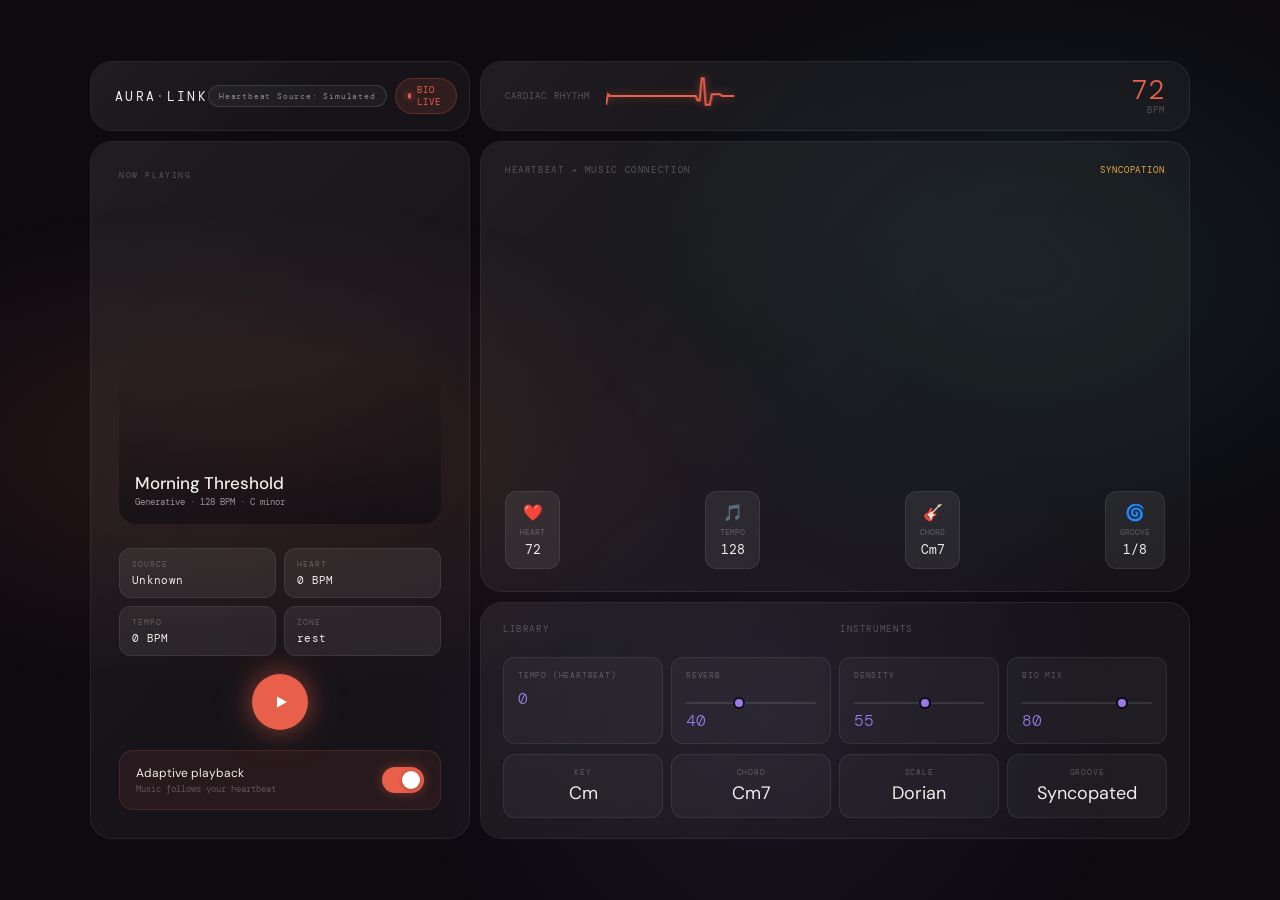
==== frontend/index.html @ 797ce7f0 "refactor: replace fake player transport with live auralink telemetry" ====
<!DOCTYPE html>
<html lang="en">
<head>
<meta charset="UTF-8">
<meta name="viewport" content="width=device-width, initial-scale=1.0">
<title>AURALINK — Player</title>
<link rel="preconnect" href="https://fonts.googleapis.com">
<link rel="preconnect" href="https://fonts.gstatic.com" crossorigin>
<link href="https://fonts.googleapis.com/css2?family=DM+Sans:ital,opsz,wght@0,9..40,200;0,9..40,300;0,9..40,400;0,9..40,500;1,9..40,300&family=DM+Mono:wght@300;400;500&display=swap" rel="stylesheet">
<link rel="stylesheet" href="style.css">
</head>

<body>
    <div class="shell">
 
  <!-- Logo -->
  <div class="card card-logo">
    <div class="logo">AURA<span class="logo-accent">·</span>LINK</div>
    <div class="top-badges">
      <div class="source-badge" id="heartbeatSource">Heartbeat Source: Simulated</div>
      <div class="live-badge"><div class="live-dot"></div><div class="live-txt">BIO LIVE</div></div>
    </div>
  </div>
 
  <!-- Heartbeat strip -->
  <div class="card card-heartbeat">
    <div class="hb-label">CARDIAC RHYTHM</div>
    <div class="hb-canvas-wrap"><canvas class="hb-canvas" id="hbCanvas"></canvas></div>
    <div class="hb-bpm">
      <div class="hb-num" id="bpmNum">72</div>
      <div class="hb-unit">BPM</div>
    </div>
  </div>
 
  <!-- Player -->
  <div class="card card-player">
    <div class="now-lbl">NOW PLAYING</div>
    <div class="art-wrap">
      <canvas class="art-canvas" id="artCanvas"></canvas>
      <div class="art-overlay"></div>
      <div class="art-track-info">
        <div class="art-name" id="artName">Morning Threshold</div>
        <div class="art-meta" id="artMeta">Generative · 128 BPM · C minor</div>
      </div>
    </div>

    <div class="live-stats">
      <div class="stat-pill"><div class="sp-lbl">SOURCE</div><div class="sp-val" id="lpSource">Unknown</div></div>
      <div class="stat-pill"><div class="sp-lbl">HEART</div><div class="sp-val" id="lpHeart">0 BPM</div></div>
      <div class="stat-pill"><div class="sp-lbl">TEMPO</div><div class="sp-val" id="lpTempo">0 BPM</div></div>
      <div class="stat-pill"><div class="sp-lbl">ZONE</div><div class="sp-val" id="lpZone">rest</div></div>
    </div>

    <div class="play-row">
      <button class="ctrl-play" id="playBtn" onclick="togglePlay()">
        <svg id="playIcon" width="20" height="20" viewBox="0 0 20 20" fill="none"><path d="M7 4.5l10 5.5-10 5.5V4.5z" fill="white"/></svg>
      </button>
    </div>
 
    <div class="bio-row">
      <div>
        <div class="bio-lbl">Adaptive playback</div>
        <div class="bio-sub">Music follows your heartbeat</div>
      </div>
      <button class="toggle on" id="bioToggle" onclick="toggleBio()"></button>
    </div>
  </div>
 
  <!-- Pulse visualiser -->
  <div class="card card-pulse">
    <div class="pulse-header">
      <div class="pulse-lbl">HEARTBEAT → MUSIC CONNECTION</div>
      <div class="pulse-mode" id="pulseMode">SYNCOPATION</div>
    </div>
 
    <div class="pulse-canvas-wrap">
      <canvas class="pulse-canvas" id="pulseCanvas"></canvas>
    </div>
 
    <div class="conn-row" id="connRow">
      <div class="conn-node">
        <div class="conn-node-icon">❤️</div>
        <div class="conn-node-lbl">HEART</div>
        <div class="conn-node-val" id="cnHR">72</div>
      </div>
      <div class="conn-line">
        <svg class="conn-svg" id="connSvg" preserveAspectRatio="none"></svg>
      </div>
      <div class="conn-node">
        <div class="conn-node-icon">🎵</div>
        <div class="conn-node-lbl">TEMPO</div>
        <div class="conn-node-val" id="cnBPM">128</div>
      </div>
      <div class="conn-line">
        <svg class="conn-svg" id="connSvg2" preserveAspectRatio="none"></svg>
      </div>
      <div class="conn-node">
        <div class="conn-node-icon">🎸</div>
        <div class="conn-node-lbl">CHORD</div>
        <div class="conn-node-val" id="cnChord">Cm7</div>
      </div>
      <div class="conn-line">
        <svg class="conn-svg" id="connSvg3" preserveAspectRatio="none"></svg>
      </div>
      <div class="conn-node">
        <div class="conn-node-icon">🌀</div>
        <div class="conn-node-lbl">GROOVE</div>
        <div class="conn-node-val" id="cnGroove">1/8</div>
      </div>
    </div>
  </div>
 
  <!-- Tracks + instruments + engine -->
  <div class="card card-tracks">
 
    <div class="tracks-col">
      <div class="tracks-lbl">LIBRARY</div>
      <div class="track-list" id="trackList"></div>
    </div>
 
    <div class="instruments-col">
      <div class="tracks-lbl">INSTRUMENTS</div>
      <div class="instr-grid" id="instrGrid"></div>
    </div>
 
    <div class="engine-row">
      <div class="engine-param">
        <div class="ep-lbl">TEMPO (HEARTBEAT)</div>
        <div class="ep-val" id="epTempo">0</div>
      </div>
      <div class="engine-param">
        <div class="ep-lbl">REVERB</div>
        <input class="ep-slider" type="range" min="0" max="100" value="40" oninput="setParam('reverb',this.value)">
        <div class="ep-val" id="epReverb">40</div>
      </div>
      <div class="engine-param">
        <div class="ep-lbl">DENSITY</div>
        <input class="ep-slider" type="range" min="0" max="100" value="55" oninput="setParam('density',this.value)">
        <div class="ep-val" id="epDensity">55</div>
      </div>
      <div class="engine-param">
        <div class="ep-lbl">BIO MIX</div>
        <input class="ep-slider" type="range" min="0" max="100" value="80" oninput="setParam('bio',this.value)">
        <div class="ep-val" id="epBio">80</div>
      </div>
    </div>
 
    <div class="chord-row">
      <div class="chord-pill"><div class="cp-lbl">KEY</div><div class="cp-val" id="cpKey">Cm</div></div>
      <div class="chord-pill"><div class="cp-lbl">CHORD</div><div class="cp-val" id="cpChord">Cm7</div></div>
      <div class="chord-pill"><div class="cp-lbl">SCALE</div><div class="cp-val" id="cpScale">Dorian</div></div>
      <div class="chord-pill"><div class="cp-lbl">GROOVE</div><div class="cp-val" id="cpGroove">Syncopated</div></div>
    </div>
 
  </div>
 
</div>
<script src="app.js"></script>
</body>
---- frontend/style.css ----
:root {
    --bg:        #0d0b10;
    --surface:   rgba(255,255,255,0.04);
    --surface2:  rgba(255,255,255,0.07);
    --border:    rgba(255,255,255,0.08);
    --border2:   rgba(255,255,255,0.12);
    --text:      #f0ede8;
    --text2:     rgba(240,237,232,0.55);
    --text3:     rgba(240,237,232,0.28);
    --red:       #e8604a;
    --red2:      #f0886a;
    --amber:     #e8a84a;
    --teal:      #4ab8b0;
    --violet:    #9a78e8;
    --mono: 'DM Mono', monospace;
  }
 
  *, *::before, *::after { box-sizing: border-box; margin: 0; padding: 0; }
 
  body {
    font-family: 'DM Sans', sans-serif;
    background: var(--bg);
    color: var(--text);
    min-height: 100vh;
    display: flex;
    align-items: center;
    justify-content: center;
    padding: 20px;
    -webkit-font-smoothing: antialiased;
    overflow-x: hidden;
  }
 
  /* ── ambient background glow ── */
  body::before {
    content: '';
    position: fixed; inset: 0; z-index: 0;
    background:
      radial-gradient(ellipse 60% 40% at 20% 50%, rgba(232,96,74,0.12) 0%, transparent 70%),
      radial-gradient(ellipse 50% 50% at 80% 30%, rgba(74,184,176,0.10) 0%, transparent 70%),
      radial-gradient(ellipse 40% 60% at 60% 80%, rgba(154,120,232,0.08) 0%, transparent 70%);
    pointer-events: none;
  }
 
  .shell {
    width: 100%;
    max-width: 1100px;
    display: grid;
    grid-template-columns: 380px 1fr;
    grid-template-rows: 70px 1fr auto;
    gap: 10px;
    position: relative; z-index: 1;
  }
 
  /* glass card base */
  .card {
    background: var(--surface);
    border: 1px solid var(--border);
    border-radius: 22px;
    overflow: hidden;
    position: relative;
  }
  .card::before {
    content: '';
    position: absolute; inset: 0; border-radius: 22px;
    background: linear-gradient(135deg, rgba(255,255,255,0.04) 0%, transparent 60%);
    pointer-events: none; z-index: 0;
  }
 
  /* ── TOPBAR LEFT — logo ── */
  .card-logo {
    grid-column: 1; grid-row: 1;
    display: flex; align-items: center; justify-content: space-between;
    padding: 0 24px;
  }
  .top-badges {
    display: flex; align-items: center; gap: 8px;
  }
  .logo { font-family: var(--mono); font-size: 13px; font-weight: 400; letter-spacing: 0.18em; color: var(--text); }
  .logo-accent { color: var(--red); }
  .source-badge {
    font-family: var(--mono);
    font-size: 8px;
    letter-spacing: 0.1em;
    color: var(--text2);
    background: rgba(255,255,255,0.04);
    border: 1px solid var(--border2);
    border-radius: 20px;
    padding: 5px 10px;
    white-space: nowrap;
    transition: color 120ms ease, border-color 120ms ease, box-shadow 120ms ease, background 120ms ease;
  }
  .source-badge.source-pulsoid {
    color: var(--red2);
    border-color: rgba(232,96,74,0.45);
    background: rgba(232,96,74,0.1);
    box-shadow: inset 0 0 0 1px rgba(232,96,74,0.08), 0 0 8px rgba(232,96,74,0.16);
  }
  .source-badge.source-simulated {
    color: var(--text2);
    border-color: var(--border2);
    background: rgba(255,255,255,0.04);
    box-shadow: none;
  }
  .source-badge.source-unknown {
    color: var(--amber);
    border-color: rgba(232,168,74,0.35);
    background: rgba(232,168,74,0.08);
  }
  .live-badge {
    display: flex; align-items: center; gap: 6px;
    padding: 5px 12px; border-radius: 20px;
    background: rgba(232,96,74,0.12); border: 1px solid rgba(232,96,74,0.25);
  }
  .live-dot {
    width: 6px; height: 6px; border-radius: 50%; background: var(--red);
    animation: livepulse 1.6s ease-in-out infinite;
    box-shadow: 0 0 6px var(--red);
  }
  @keyframes livepulse { 0%,100%{opacity:1;transform:scale(1)} 50%{opacity:0.5;transform:scale(0.7)} }
  .live-txt { font-family: var(--mono); font-size: 9px; letter-spacing: 0.12em; color: var(--red); }
 
  /* ── TOPBAR RIGHT — heartbeat strip ── */
  .card-heartbeat {
    grid-column: 2; grid-row: 1;
    display: flex; align-items: center; gap: 16px;
    padding: 0 24px;
    overflow: hidden;
  }
  .hb-label { font-family: var(--mono); font-size: 9px; color: var(--text3); letter-spacing: 0.12em; white-space: nowrap; }
  .hb-canvas-wrap { flex: 1; height: 52px; position: relative; }
  .hb-canvas { width: 100%; height: 52px; display: block; }
  .hb-bpm {
    display: flex; flex-direction: column; align-items: flex-end;
    white-space: nowrap;
  }
  .hb-num { font-family: var(--mono); font-size: 28px; font-weight: 300; color: var(--red); line-height: 1; }
  .hb-unit { font-family: var(--mono); font-size: 9px; color: var(--text3); letter-spacing: 0.1em; }
 
  /* ── PLAYER CARD (left, rows 2-3) ── */
  .card-player {
    grid-column: 1; grid-row: 2 / 4;
    display: flex; flex-direction: column;
    padding: 28px;
    gap: 0;
  }
 
  .now-lbl { font-family: var(--mono); font-size: 8px; letter-spacing: 0.2em; color: var(--text3); margin-bottom: 22px; }
 
  /* art */
  .art-wrap {
    width: 100%; aspect-ratio: 1;
    border-radius: 18px; overflow: hidden;
    margin-bottom: 24px; position: relative; flex-shrink: 0;
  }
  .art-canvas { width: 100%; height: 100%; display: block; }
  .art-overlay {
    position: absolute; inset: 0;
    background: linear-gradient(to bottom, transparent 50%, rgba(13,11,16,0.6) 100%);
    pointer-events: none;
  }
  .art-track-info {
    position: absolute; bottom: 16px; left: 16px; right: 16px;
  }
  .art-name { font-size: 17px; font-weight: 500; line-height: 1.2; margin-bottom: 3px; }
  .art-meta { font-family: var(--mono); font-size: 9px; color: rgba(255,255,255,0.55); }

  /* live stats */
  .live-stats {
    display: grid;
    grid-template-columns: repeat(2, minmax(0, 1fr));
    gap: 8px;
    margin-bottom: 18px;
  }
  .stat-pill {
    border: 1px solid var(--border);
    background: var(--surface2);
    border-radius: 12px;
    padding: 10px 12px;
  }
  .sp-lbl {
    font-family: var(--mono);
    font-size: 8px;
    color: var(--text3);
    letter-spacing: 0.12em;
    margin-bottom: 4px;
  }
  .sp-val {
    font-family: var(--mono);
    font-size: 11px;
    color: var(--text);
    letter-spacing: 0.03em;
  }
 
  .play-row {
    display: flex;
    align-items: center;
    justify-content: center;
    margin-bottom: 20px;
  }
  .ctrl-play {
    width: 56px; height: 56px; border-radius: 50%;
    background: var(--red); border: none; cursor: pointer;
    display: flex; align-items: center; justify-content: center;
    box-shadow: 0 0 24px rgba(232,96,74,0.45), 0 0 48px rgba(232,96,74,0.2);
    transition: all 0.2s;
  }
  .ctrl-play:hover { transform: scale(1.06); box-shadow: 0 0 32px rgba(232,96,74,0.6); }
 
  /* bio toggle */
  .bio-row {
    display: flex; align-items: center; justify-content: space-between;
    padding: 14px 16px; border-radius: 14px;
    background: rgba(232,96,74,0.08); border: 1px solid rgba(232,96,74,0.18);
  }
  .bio-lbl { font-size: 12px; font-weight: 400; }
  .bio-sub { font-family: var(--mono); font-size: 9px; color: var(--text3); margin-top: 2px; }
  .toggle {
    width: 42px; height: 26px; border-radius: 13px;
    background: rgba(255,255,255,0.12); border: none; cursor: pointer;
    position: relative; transition: background 0.25s; flex-shrink: 0;
  }
  .toggle.on { background: var(--red); box-shadow: 0 0 12px rgba(232,96,74,0.4); }
  .toggle::after {
    content: ''; position: absolute; top: 4px; left: 4px;
    width: 18px; height: 18px; border-radius: 50%; background: white;
    transition: transform 0.25s; box-shadow: 0 1px 4px rgba(0,0,0,0.3);
  }
  .toggle.on::after { transform: translateX(16px); }
 
  /* ── PULSE VISUALISER (right, row 2) ── */
  .card-pulse {
    grid-column: 2; grid-row: 2;
    padding: 22px 24px;
    display: flex; flex-direction: column; gap: 14px;
  }
  .pulse-header { display: flex; align-items: center; justify-content: space-between; }
  .pulse-lbl { font-family: var(--mono); font-size: 9px; letter-spacing: 0.18em; color: var(--text3); }
  .pulse-mode { font-family: var(--mono); font-size: 9px; color: var(--amber); letter-spacing: 0.10em; }
 
  /* big pulse canvas */
  .pulse-canvas-wrap { position: relative; flex: 1; min-height: 0; }
  .pulse-canvas { width: 100%; height: 120px; display: block; }
 
  /* connection line — heartbeat → music */
  .conn-row {
    display: flex; align-items: center; gap: 12px;
  }
  .conn-node {
    display: flex; flex-direction: column; align-items: center; gap: 4px;
    padding: 10px 14px; border-radius: 12px;
    border: 1px solid var(--border); background: var(--surface2);
    flex-shrink: 0;
  }
  .conn-node-icon { font-size: 16px; }
  .conn-node-lbl { font-family: var(--mono); font-size: 8px; color: var(--text3); }
  .conn-node-val { font-family: var(--mono); font-size: 13px; color: var(--text); }
  .conn-line { flex: 1; height: 1px; position: relative; overflow: visible; }
  .conn-svg { width: 100%; height: 32px; display: block; overflow: visible; }
  .conn-path { fill: none; stroke-width: 1.5; stroke-linecap: round; }
 
  /* ── TRACKS (right, row 3) ── */
  .card-tracks {
    grid-column: 2; grid-row: 3;
    display: grid;
    grid-template-columns: 1fr 1fr;
    gap: 10px;
    padding: 20px 22px;
  }
  .tracks-lbl { font-family: var(--mono); font-size: 9px; letter-spacing: 0.18em; color: var(--text3); margin-bottom: 12px; }
  .track-list { display: flex; flex-direction: column; gap: 2px; }
  .track-item {
    display: flex; align-items: center; gap: 10px;
    padding: 8px 10px; border-radius: 10px;
    cursor: pointer; transition: background 0.15s;
  }
  .track-item:hover { background: var(--surface2); }
  .track-item.active { background: rgba(232,96,74,0.12); border: 1px solid rgba(232,96,74,0.2); }
  .track-thumb {
    width: 34px; height: 34px; border-radius: 8px;
    display: flex; align-items: center; justify-content: center;
    font-size: 16px; flex-shrink: 0;
  }
  .t-name { font-size: 12px; font-weight: 400; line-height: 1.2; }
  .t-sub { font-family: var(--mono); font-size: 8px; color: var(--text3); margin-top: 1px; }
  .t-bpm { font-family: var(--mono); font-size: 10px; color: var(--text3); margin-left: auto; flex-shrink: 0; }
  .track-item.active .t-bpm { color: var(--red); }
  .mini-bars { display: flex; align-items: flex-end; gap: 2px; height: 14px; }
  .mbar { width: 2px; border-radius: 1px; background: var(--red); animation: mdance 0.9s ease-in-out infinite; }
  .mbar:nth-child(2){animation-delay:.15s} .mbar:nth-child(3){animation-delay:.3s}
  @keyframes mdance { 0%,100%{height:3px} 50%{height:13px} }
 
  /* instruments */
  .instr-grid { display: grid; grid-template-columns: repeat(3,1fr); gap: 6px; }
  .instr {
    display: flex; flex-direction: column; align-items: center; gap: 6px;
    padding: 12px 8px; border-radius: 12px;
    border: 1px solid var(--border); background: var(--surface);
    cursor: pointer; transition: all 0.2s;
  }
  .instr:hover { background: var(--surface2); }
  .instr.on { border-color: var(--teal); background: rgba(74,184,176,0.10); }
  .instr-icon { font-size: 20px; line-height: 1; }
  .instr-name { font-family: var(--mono); font-size: 8px; color: var(--text3); }
  .instr.on .instr-name { color: var(--teal); }
 
  /* engine params */
  .engine-row {
    grid-column: 1 / -1;
    display: grid; grid-template-columns: repeat(4, 1fr);
    gap: 8px;
  }
  .engine-param {
    background: var(--surface); border: 1px solid var(--border);
    border-radius: 12px; padding: 12px 14px;
  }
  .ep-lbl { font-family: var(--mono); font-size: 8px; letter-spacing: 0.1em; color: var(--text3); margin-bottom: 8px; }
  .ep-slider {
    -webkit-appearance: none; appearance: none;
    width: 100%; height: 2px; border-radius: 1px;
    background: rgba(255,255,255,0.10); outline: none; cursor: pointer;
    margin-bottom: 6px;
  }
  .ep-slider::-webkit-slider-thumb {
    -webkit-appearance: none; appearance: none;
    width: 12px; height: 12px; border-radius: 50%;
    background: var(--violet); cursor: pointer; border: 2px solid var(--bg);
  }
  .ep-val { font-family: var(--mono); font-size: 16px; font-weight: 300; color: var(--violet); }
 
  /* chord pills */
  .chord-row { grid-column: 1 / -1; display: flex; gap: 8px; }
  .chord-pill {
    flex: 1; padding: 12px 14px; border-radius: 12px;
    background: var(--surface); border: 1px solid var(--border);
    text-align: center;
  }
  .cp-lbl { font-family: var(--mono); font-size: 8px; color: var(--text3); margin-bottom: 4px; letter-spacing: 0.1em; }
  .cp-val { font-size: 18px; font-weight: 400; }
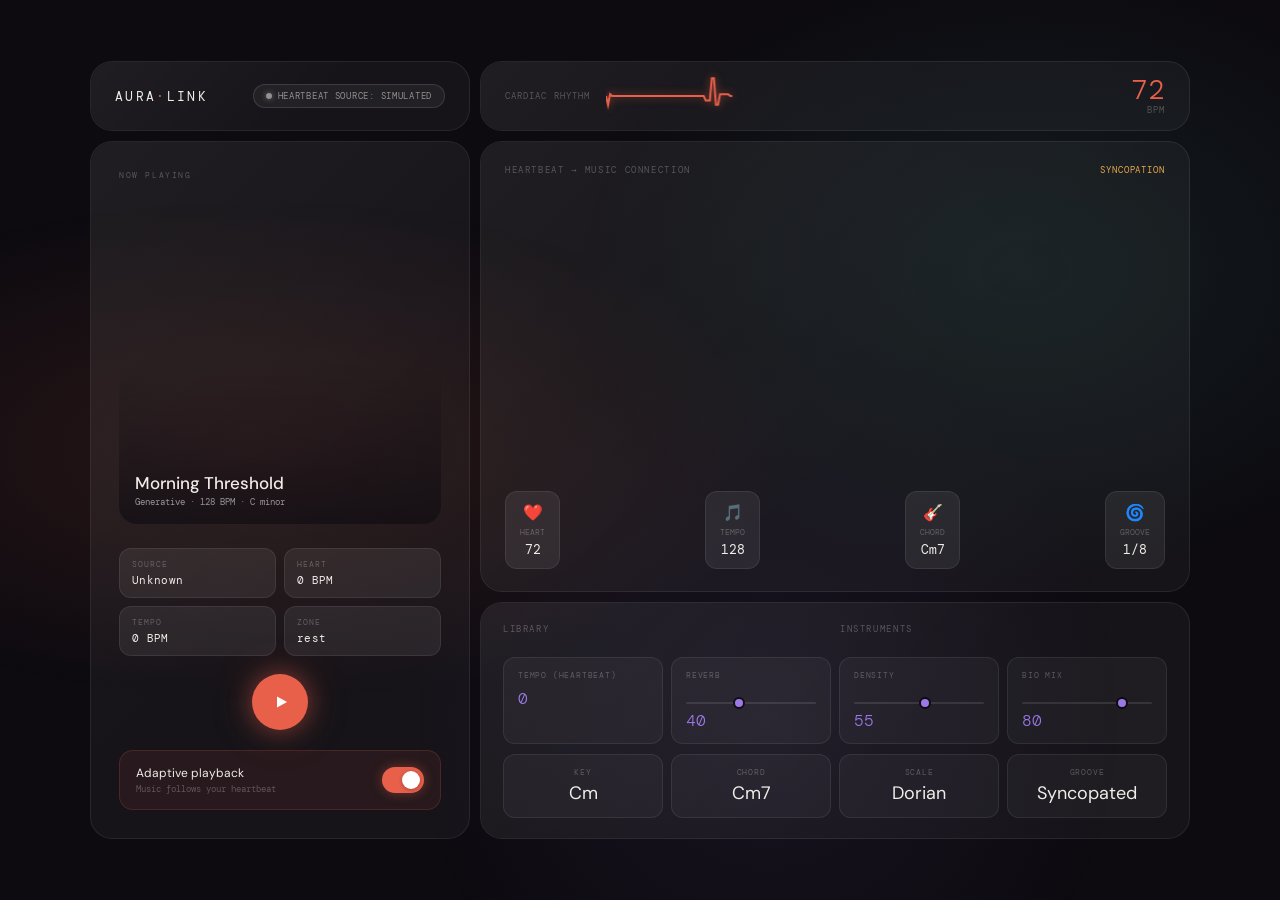
==== commit b3844e55: "fix: show heartbeat source in live badge with pulsoid fallback" ====
--- a/frontend/index.html
+++ b/frontend/index.html
@@ -17,8 +17,7 @@
   <div class="card card-logo">
     <div class="logo">AURA<span class="logo-accent">·</span>LINK</div>
     <div class="top-badges">
-      <div class="source-badge" id="heartbeatSource">Heartbeat Source: Simulated</div>
-      <div class="live-badge"><div class="live-dot"></div><div class="live-txt">BIO LIVE</div></div>
+      <div class="live-badge" id="heartbeatBadge"><div class="live-dot"></div><div class="live-txt" id="heartbeatSource">HEARTBEAT SOURCE: SIMULATED</div></div>
     </div>
   </div>
  
--- a/frontend/style.css
+++ b/frontend/style.css
@@ -77,47 +77,38 @@
   }
   .logo { font-family: var(--mono); font-size: 13px; font-weight: 400; letter-spacing: 0.18em; color: var(--text); }
   .logo-accent { color: var(--red); }
-  .source-badge {
-    font-family: var(--mono);
-    font-size: 8px;
-    letter-spacing: 0.1em;
-    color: var(--text2);
-    background: rgba(255,255,255,0.04);
-    border: 1px solid var(--border2);
-    border-radius: 20px;
-    padding: 5px 10px;
-    white-space: nowrap;
-    transition: color 120ms ease, border-color 120ms ease, box-shadow 120ms ease, background 120ms ease;
-  }
-  .source-badge.source-pulsoid {
-    color: var(--red2);
-    border-color: rgba(232,96,74,0.45);
-    background: rgba(232,96,74,0.1);
-    box-shadow: inset 0 0 0 1px rgba(232,96,74,0.08), 0 0 8px rgba(232,96,74,0.16);
-  }
-  .source-badge.source-simulated {
-    color: var(--text2);
-    border-color: var(--border2);
-    background: rgba(255,255,255,0.04);
-    box-shadow: none;
-  }
-  .source-badge.source-unknown {
-    color: var(--amber);
-    border-color: rgba(232,168,74,0.35);
-    background: rgba(232,168,74,0.08);
-  }
   .live-badge {
     display: flex; align-items: center; gap: 6px;
     padding: 5px 12px; border-radius: 20px;
-    background: rgba(232,96,74,0.12); border: 1px solid rgba(232,96,74,0.25);
+    background: rgba(255,255,255,0.05);
+    border: 1px solid var(--border2);
+    transition: color 120ms ease, border-color 120ms ease, box-shadow 120ms ease, background 120ms ease;
+  }
+  .live-badge.source-pulsoid {
+    background: rgba(232,96,74,0.12);
+    border-color: rgba(232,96,74,0.35);
+    box-shadow: inset 0 0 0 1px rgba(232,96,74,0.08), 0 0 8px rgba(232,96,74,0.16);
+  }
+  .live-badge.source-simulated {
+    background: rgba(255,255,255,0.05);
+    border-color: var(--border2);
+    box-shadow: none;
+  }
+  .live-badge.source-unknown {
+    background: rgba(232,168,74,0.1);
+    border-color: rgba(232,168,74,0.35);
   }
   .live-dot {
-    width: 6px; height: 6px; border-radius: 50%; background: var(--red);
+    width: 6px; height: 6px; border-radius: 50%; background: var(--text2);
     animation: livepulse 1.6s ease-in-out infinite;
-    box-shadow: 0 0 6px var(--red);
-  }
+    box-shadow: 0 0 6px rgba(240,237,232,0.4);
+  }
+  .live-badge.source-pulsoid .live-dot { background: var(--red); box-shadow: 0 0 6px var(--red); }
+  .live-badge.source-unknown .live-dot { background: var(--amber); box-shadow: 0 0 6px var(--amber); }
   @keyframes livepulse { 0%,100%{opacity:1;transform:scale(1)} 50%{opacity:0.5;transform:scale(0.7)} }
-  .live-txt { font-family: var(--mono); font-size: 9px; letter-spacing: 0.12em; color: var(--red); }
+  .live-txt { font-family: var(--mono); font-size: 9px; letter-spacing: 0.08em; color: var(--text2); }
+  .live-badge.source-pulsoid .live-txt { color: var(--red2); }
+  .live-badge.source-unknown .live-txt { color: var(--amber); }
  
   /* ── TOPBAR RIGHT — heartbeat strip ── */
   .card-heartbeat {
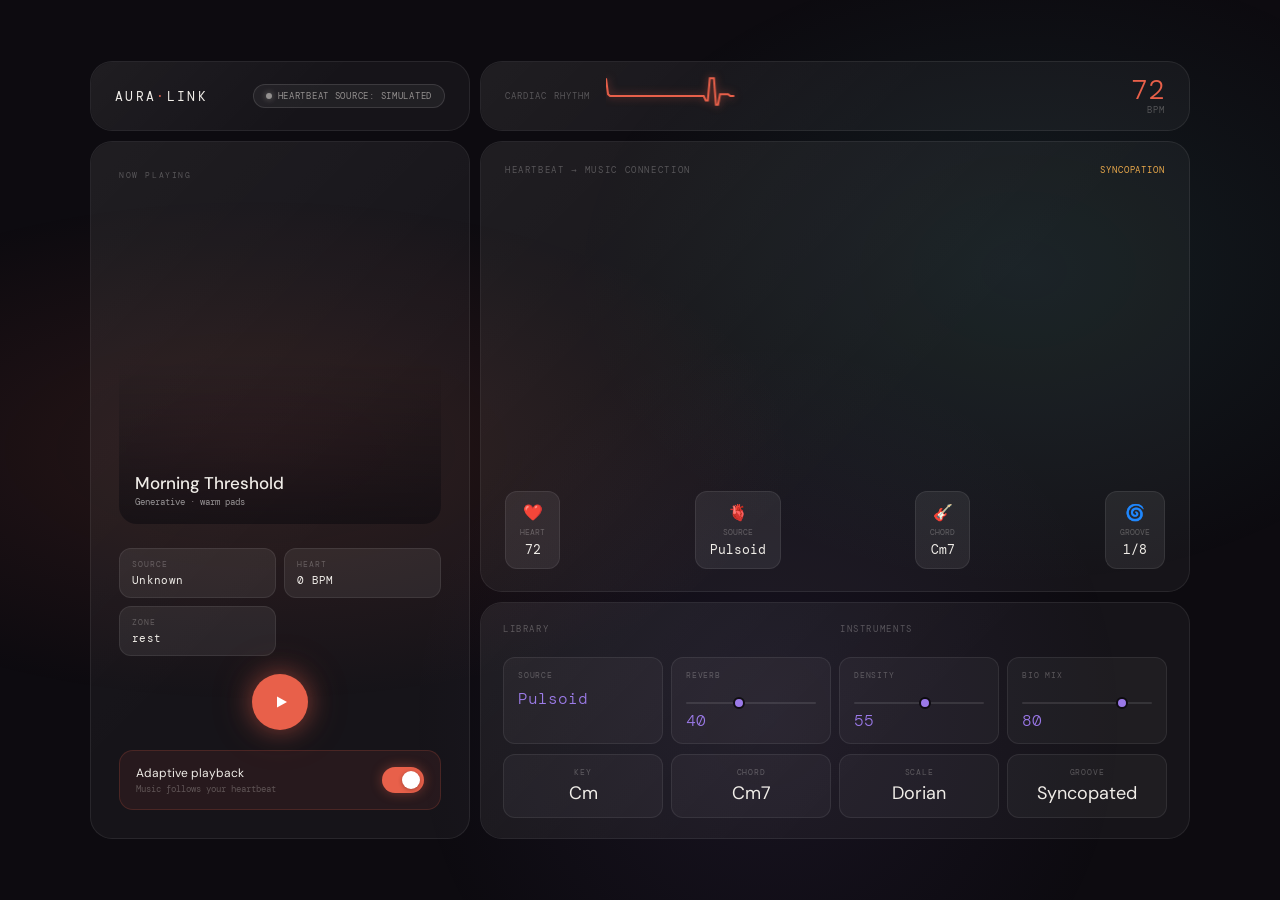
==== commit b697b0b8: "refactor: keep tempo display only in cardiac rhythm panel" ====
--- a/frontend/index.html
+++ b/frontend/index.html
@@ -39,14 +39,13 @@
       <div class="art-overlay"></div>
       <div class="art-track-info">
         <div class="art-name" id="artName">Morning Threshold</div>
-        <div class="art-meta" id="artMeta">Generative · 128 BPM · C minor</div>
+        <div class="art-meta" id="artMeta">Generative · warm pads</div>
       </div>
     </div>
 
     <div class="live-stats">
       <div class="stat-pill"><div class="sp-lbl">SOURCE</div><div class="sp-val" id="lpSource">Unknown</div></div>
       <div class="stat-pill"><div class="sp-lbl">HEART</div><div class="sp-val" id="lpHeart">0 BPM</div></div>
-      <div class="stat-pill"><div class="sp-lbl">TEMPO</div><div class="sp-val" id="lpTempo">0 BPM</div></div>
       <div class="stat-pill"><div class="sp-lbl">ZONE</div><div class="sp-val" id="lpZone">rest</div></div>
     </div>
 
@@ -86,9 +85,9 @@
         <svg class="conn-svg" id="connSvg" preserveAspectRatio="none"></svg>
       </div>
       <div class="conn-node">
-        <div class="conn-node-icon">🎵</div>
-        <div class="conn-node-lbl">TEMPO</div>
-        <div class="conn-node-val" id="cnBPM">128</div>
+        <div class="conn-node-icon">🫀</div>
+        <div class="conn-node-lbl">SOURCE</div>
+        <div class="conn-node-val" id="cnSource">Pulsoid</div>
       </div>
       <div class="conn-line">
         <svg class="conn-svg" id="connSvg2" preserveAspectRatio="none"></svg>
@@ -124,8 +123,8 @@
  
     <div class="engine-row">
       <div class="engine-param">
-        <div class="ep-lbl">TEMPO (HEARTBEAT)</div>
-        <div class="ep-val" id="epTempo">0</div>
+        <div class="ep-lbl">SOURCE</div>
+        <div class="ep-val" id="epSource">Pulsoid</div>
       </div>
       <div class="engine-param">
         <div class="ep-lbl">REVERB</div>
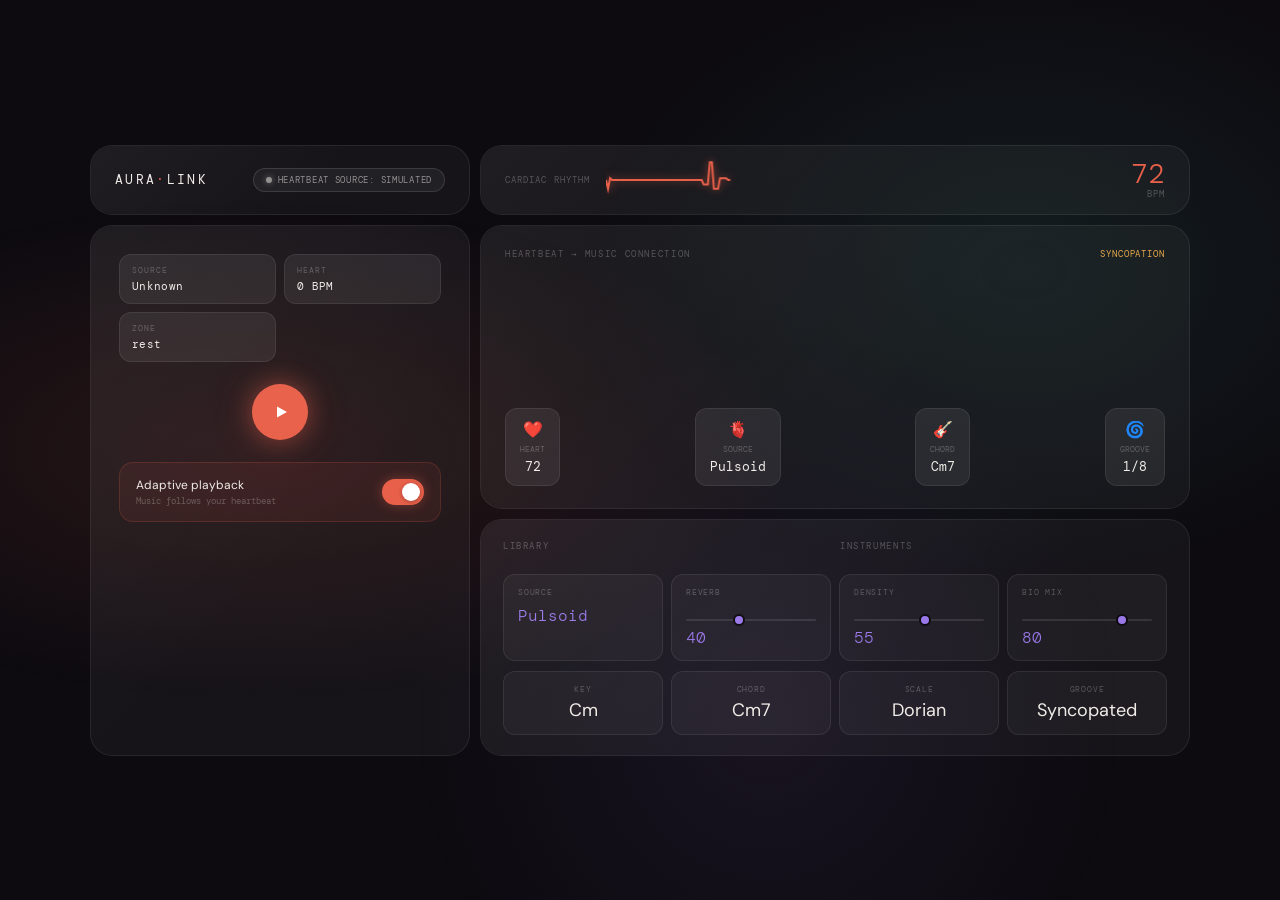
==== commit e76aaa8c: "refactor: remove non-functional now-playing track section" ====
--- a/frontend/index.html
+++ b/frontend/index.html
@@ -33,16 +33,6 @@
  
   <!-- Player -->
   <div class="card card-player">
-    <div class="now-lbl">NOW PLAYING</div>
-    <div class="art-wrap">
-      <canvas class="art-canvas" id="artCanvas"></canvas>
-      <div class="art-overlay"></div>
-      <div class="art-track-info">
-        <div class="art-name" id="artName">Morning Threshold</div>
-        <div class="art-meta" id="artMeta">Generative · warm pads</div>
-      </div>
-    </div>
-
     <div class="live-stats">
       <div class="stat-pill"><div class="sp-lbl">SOURCE</div><div class="sp-val" id="lpSource">Unknown</div></div>
       <div class="stat-pill"><div class="sp-lbl">HEART</div><div class="sp-val" id="lpHeart">0 BPM</div></div>
--- a/frontend/style.css
+++ b/frontend/style.css
@@ -132,35 +132,15 @@
     grid-column: 1; grid-row: 2 / 4;
     display: flex; flex-direction: column;
     padding: 28px;
-    gap: 0;
-  }
- 
-  .now-lbl { font-family: var(--mono); font-size: 8px; letter-spacing: 0.2em; color: var(--text3); margin-bottom: 22px; }
- 
-  /* art */
-  .art-wrap {
-    width: 100%; aspect-ratio: 1;
-    border-radius: 18px; overflow: hidden;
-    margin-bottom: 24px; position: relative; flex-shrink: 0;
-  }
-  .art-canvas { width: 100%; height: 100%; display: block; }
-  .art-overlay {
-    position: absolute; inset: 0;
-    background: linear-gradient(to bottom, transparent 50%, rgba(13,11,16,0.6) 100%);
-    pointer-events: none;
-  }
-  .art-track-info {
-    position: absolute; bottom: 16px; left: 16px; right: 16px;
-  }
-  .art-name { font-size: 17px; font-weight: 500; line-height: 1.2; margin-bottom: 3px; }
-  .art-meta { font-family: var(--mono); font-size: 9px; color: rgba(255,255,255,0.55); }
+    gap: 12px;
+  }
 
   /* live stats */
   .live-stats {
     display: grid;
     grid-template-columns: repeat(2, minmax(0, 1fr));
     gap: 8px;
-    margin-bottom: 18px;
+    margin-bottom: 10px;
   }
   .stat-pill {
     border: 1px solid var(--border);
@@ -186,7 +166,7 @@
     display: flex;
     align-items: center;
     justify-content: center;
-    margin-bottom: 20px;
+    margin-bottom: 10px;
   }
   .ctrl-play {
     width: 56px; height: 56px; border-radius: 50%;
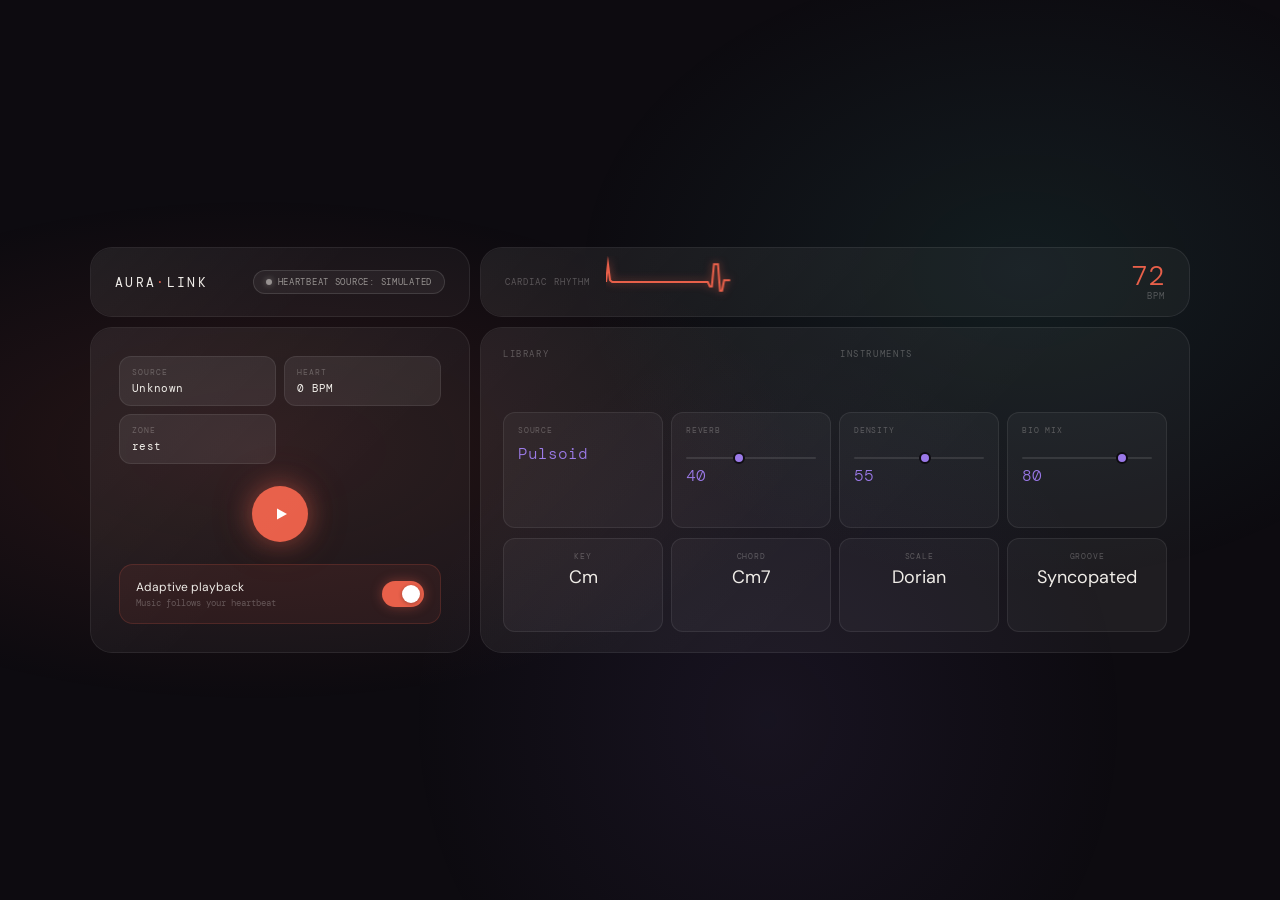
==== commit ef823bb6: "refactor: remove redundant heartbeat-to-music panel" ====
--- a/frontend/index.html
+++ b/frontend/index.html
@@ -54,50 +54,6 @@
     </div>
   </div>
  
-  <!-- Pulse visualiser -->
-  <div class="card card-pulse">
-    <div class="pulse-header">
-      <div class="pulse-lbl">HEARTBEAT → MUSIC CONNECTION</div>
-      <div class="pulse-mode" id="pulseMode">SYNCOPATION</div>
-    </div>
- 
-    <div class="pulse-canvas-wrap">
-      <canvas class="pulse-canvas" id="pulseCanvas"></canvas>
-    </div>
- 
-    <div class="conn-row" id="connRow">
-      <div class="conn-node">
-        <div class="conn-node-icon">❤️</div>
-        <div class="conn-node-lbl">HEART</div>
-        <div class="conn-node-val" id="cnHR">72</div>
-      </div>
-      <div class="conn-line">
-        <svg class="conn-svg" id="connSvg" preserveAspectRatio="none"></svg>
-      </div>
-      <div class="conn-node">
-        <div class="conn-node-icon">🫀</div>
-        <div class="conn-node-lbl">SOURCE</div>
-        <div class="conn-node-val" id="cnSource">Pulsoid</div>
-      </div>
-      <div class="conn-line">
-        <svg class="conn-svg" id="connSvg2" preserveAspectRatio="none"></svg>
-      </div>
-      <div class="conn-node">
-        <div class="conn-node-icon">🎸</div>
-        <div class="conn-node-lbl">CHORD</div>
-        <div class="conn-node-val" id="cnChord">Cm7</div>
-      </div>
-      <div class="conn-line">
-        <svg class="conn-svg" id="connSvg3" preserveAspectRatio="none"></svg>
-      </div>
-      <div class="conn-node">
-        <div class="conn-node-icon">🌀</div>
-        <div class="conn-node-lbl">GROOVE</div>
-        <div class="conn-node-val" id="cnGroove">1/8</div>
-      </div>
-    </div>
-  </div>
- 
   <!-- Tracks + instruments + engine -->
   <div class="card card-tracks">
  
--- a/frontend/style.css
+++ b/frontend/style.css
@@ -198,40 +198,9 @@
   }
   .toggle.on::after { transform: translateX(16px); }
  
-  /* ── PULSE VISUALISER (right, row 2) ── */
-  .card-pulse {
-    grid-column: 2; grid-row: 2;
-    padding: 22px 24px;
-    display: flex; flex-direction: column; gap: 14px;
-  }
-  .pulse-header { display: flex; align-items: center; justify-content: space-between; }
-  .pulse-lbl { font-family: var(--mono); font-size: 9px; letter-spacing: 0.18em; color: var(--text3); }
-  .pulse-mode { font-family: var(--mono); font-size: 9px; color: var(--amber); letter-spacing: 0.10em; }
- 
-  /* big pulse canvas */
-  .pulse-canvas-wrap { position: relative; flex: 1; min-height: 0; }
-  .pulse-canvas { width: 100%; height: 120px; display: block; }
- 
-  /* connection line — heartbeat → music */
-  .conn-row {
-    display: flex; align-items: center; gap: 12px;
-  }
-  .conn-node {
-    display: flex; flex-direction: column; align-items: center; gap: 4px;
-    padding: 10px 14px; border-radius: 12px;
-    border: 1px solid var(--border); background: var(--surface2);
-    flex-shrink: 0;
-  }
-  .conn-node-icon { font-size: 16px; }
-  .conn-node-lbl { font-family: var(--mono); font-size: 8px; color: var(--text3); }
-  .conn-node-val { font-family: var(--mono); font-size: 13px; color: var(--text); }
-  .conn-line { flex: 1; height: 1px; position: relative; overflow: visible; }
-  .conn-svg { width: 100%; height: 32px; display: block; overflow: visible; }
-  .conn-path { fill: none; stroke-width: 1.5; stroke-linecap: round; }
- 
   /* ── TRACKS (right, row 3) ── */
   .card-tracks {
-    grid-column: 2; grid-row: 3;
+    grid-column: 2; grid-row: 2 / 4;
     display: grid;
     grid-template-columns: 1fr 1fr;
     gap: 10px;
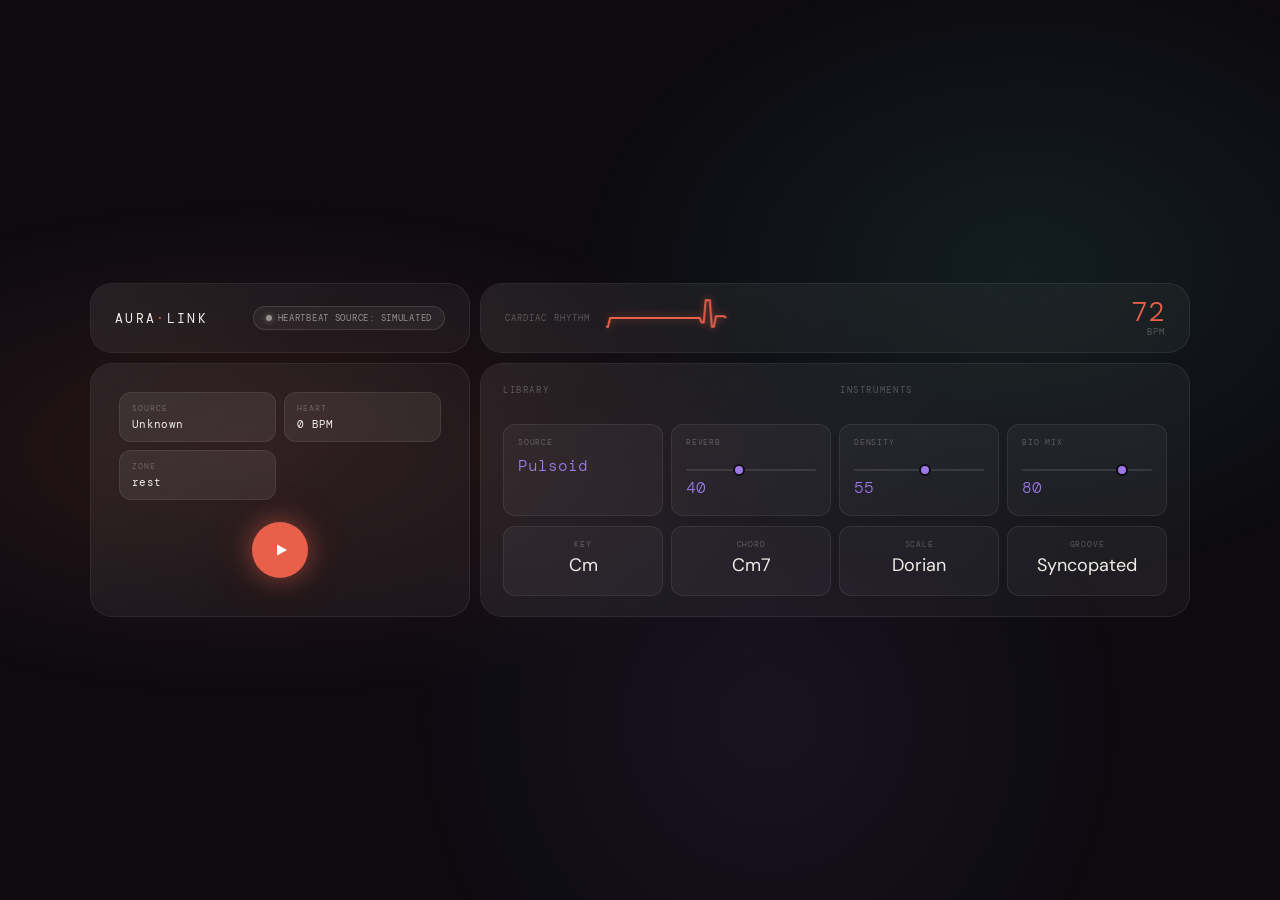
==== commit 10039637: "refactor: remove always-on adaptive playback toggle UI" ====
--- a/frontend/index.html
+++ b/frontend/index.html
@@ -43,14 +43,6 @@
       <button class="ctrl-play" id="playBtn" onclick="togglePlay()">
         <svg id="playIcon" width="20" height="20" viewBox="0 0 20 20" fill="none"><path d="M7 4.5l10 5.5-10 5.5V4.5z" fill="white"/></svg>
       </button>
-    </div>
- 
-    <div class="bio-row">
-      <div>
-        <div class="bio-lbl">Adaptive playback</div>
-        <div class="bio-sub">Music follows your heartbeat</div>
-      </div>
-      <button class="toggle on" id="bioToggle" onclick="toggleBio()"></button>
     </div>
   </div>
  
--- a/frontend/style.css
+++ b/frontend/style.css
@@ -177,27 +177,6 @@
   }
   .ctrl-play:hover { transform: scale(1.06); box-shadow: 0 0 32px rgba(232,96,74,0.6); }
  
-  /* bio toggle */
-  .bio-row {
-    display: flex; align-items: center; justify-content: space-between;
-    padding: 14px 16px; border-radius: 14px;
-    background: rgba(232,96,74,0.08); border: 1px solid rgba(232,96,74,0.18);
-  }
-  .bio-lbl { font-size: 12px; font-weight: 400; }
-  .bio-sub { font-family: var(--mono); font-size: 9px; color: var(--text3); margin-top: 2px; }
-  .toggle {
-    width: 42px; height: 26px; border-radius: 13px;
-    background: rgba(255,255,255,0.12); border: none; cursor: pointer;
-    position: relative; transition: background 0.25s; flex-shrink: 0;
-  }
-  .toggle.on { background: var(--red); box-shadow: 0 0 12px rgba(232,96,74,0.4); }
-  .toggle::after {
-    content: ''; position: absolute; top: 4px; left: 4px;
-    width: 18px; height: 18px; border-radius: 50%; background: white;
-    transition: transform 0.25s; box-shadow: 0 1px 4px rgba(0,0,0,0.3);
-  }
-  .toggle.on::after { transform: translateX(16px); }
- 
   /* ── TRACKS (right, row 3) ── */
   .card-tracks {
     grid-column: 2; grid-row: 2 / 4;
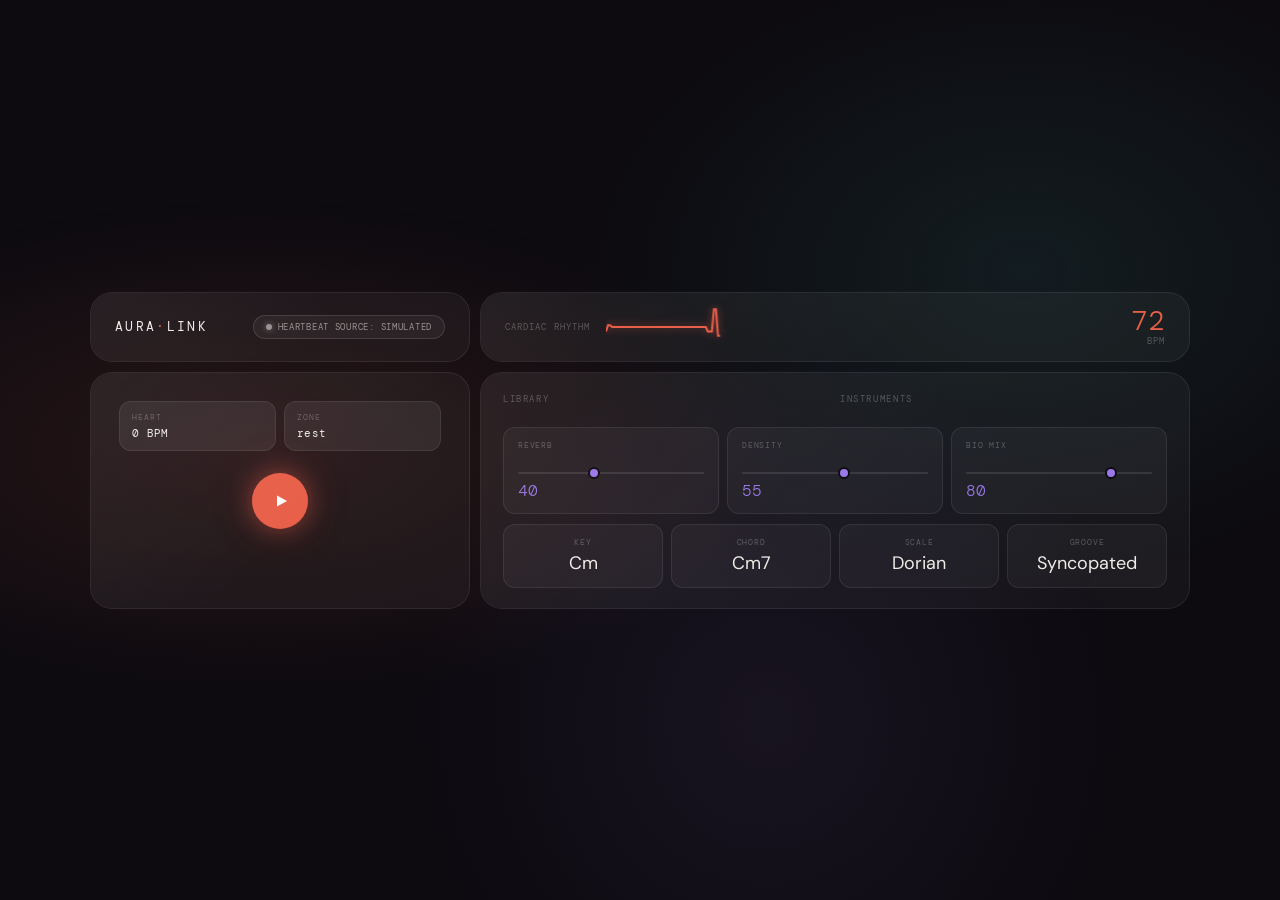
==== commit 6e68a036: "refactor: keep source display only in heartbeat badge" ====
--- a/frontend/index.html
+++ b/frontend/index.html
@@ -34,7 +34,6 @@
   <!-- Player -->
   <div class="card card-player">
     <div class="live-stats">
-      <div class="stat-pill"><div class="sp-lbl">SOURCE</div><div class="sp-val" id="lpSource">Unknown</div></div>
       <div class="stat-pill"><div class="sp-lbl">HEART</div><div class="sp-val" id="lpHeart">0 BPM</div></div>
       <div class="stat-pill"><div class="sp-lbl">ZONE</div><div class="sp-val" id="lpZone">rest</div></div>
     </div>
@@ -60,10 +59,6 @@
     </div>
  
     <div class="engine-row">
-      <div class="engine-param">
-        <div class="ep-lbl">SOURCE</div>
-        <div class="ep-val" id="epSource">Pulsoid</div>
-      </div>
       <div class="engine-param">
         <div class="ep-lbl">REVERB</div>
         <input class="ep-slider" type="range" min="0" max="100" value="40" oninput="setParam('reverb',this.value)">
--- a/frontend/style.css
+++ b/frontend/style.css
@@ -225,7 +225,7 @@
   /* engine params */
   .engine-row {
     grid-column: 1 / -1;
-    display: grid; grid-template-columns: repeat(4, 1fr);
+    display: grid; grid-template-columns: repeat(3, 1fr);
     gap: 8px;
   }
   .engine-param {
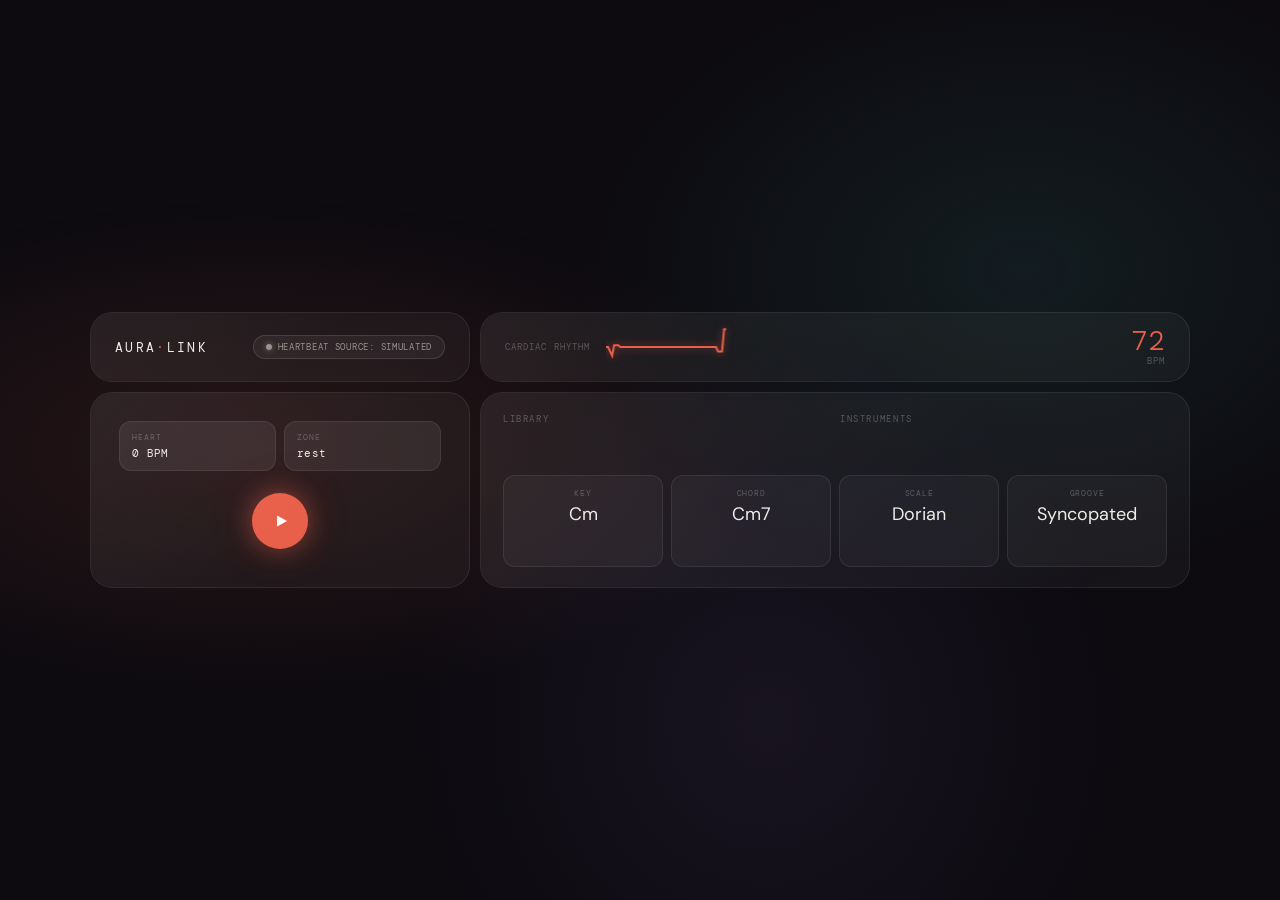
==== commit 33234369: "feat: make HR-zone prompts musical and retune Magenta defaults Rework the four heart-rate-zone promp" ====
--- a/frontend/index.html
+++ b/frontend/index.html
@@ -58,24 +58,6 @@
       <div class="instr-grid" id="instrGrid"></div>
     </div>
  
-    <div class="engine-row">
-      <div class="engine-param">
-        <div class="ep-lbl">REVERB</div>
-        <input class="ep-slider" type="range" min="0" max="100" value="40" oninput="setParam('reverb',this.value)">
-        <div class="ep-val" id="epReverb">40</div>
-      </div>
-      <div class="engine-param">
-        <div class="ep-lbl">DENSITY</div>
-        <input class="ep-slider" type="range" min="0" max="100" value="55" oninput="setParam('density',this.value)">
-        <div class="ep-val" id="epDensity">55</div>
-      </div>
-      <div class="engine-param">
-        <div class="ep-lbl">BIO MIX</div>
-        <input class="ep-slider" type="range" min="0" max="100" value="80" oninput="setParam('bio',this.value)">
-        <div class="ep-val" id="epBio">80</div>
-      </div>
-    </div>
- 
     <div class="chord-row">
       <div class="chord-pill"><div class="cp-lbl">KEY</div><div class="cp-val" id="cpKey">Cm</div></div>
       <div class="chord-pill"><div class="cp-lbl">CHORD</div><div class="cp-val" id="cpChord">Cm7</div></div>
--- a/frontend/style.css
+++ b/frontend/style.css
@@ -222,30 +222,6 @@
   .instr-name { font-family: var(--mono); font-size: 8px; color: var(--text3); }
   .instr.on .instr-name { color: var(--teal); }
  
-  /* engine params */
-  .engine-row {
-    grid-column: 1 / -1;
-    display: grid; grid-template-columns: repeat(3, 1fr);
-    gap: 8px;
-  }
-  .engine-param {
-    background: var(--surface); border: 1px solid var(--border);
-    border-radius: 12px; padding: 12px 14px;
-  }
-  .ep-lbl { font-family: var(--mono); font-size: 8px; letter-spacing: 0.1em; color: var(--text3); margin-bottom: 8px; }
-  .ep-slider {
-    -webkit-appearance: none; appearance: none;
-    width: 100%; height: 2px; border-radius: 1px;
-    background: rgba(255,255,255,0.10); outline: none; cursor: pointer;
-    margin-bottom: 6px;
-  }
-  .ep-slider::-webkit-slider-thumb {
-    -webkit-appearance: none; appearance: none;
-    width: 12px; height: 12px; border-radius: 50%;
-    background: var(--violet); cursor: pointer; border: 2px solid var(--bg);
-  }
-  .ep-val { font-family: var(--mono); font-size: 16px; font-weight: 300; color: var(--violet); }
- 
   /* chord pills */
   .chord-row { grid-column: 1 / -1; display: flex; gap: 8px; }
   .chord-pill {
